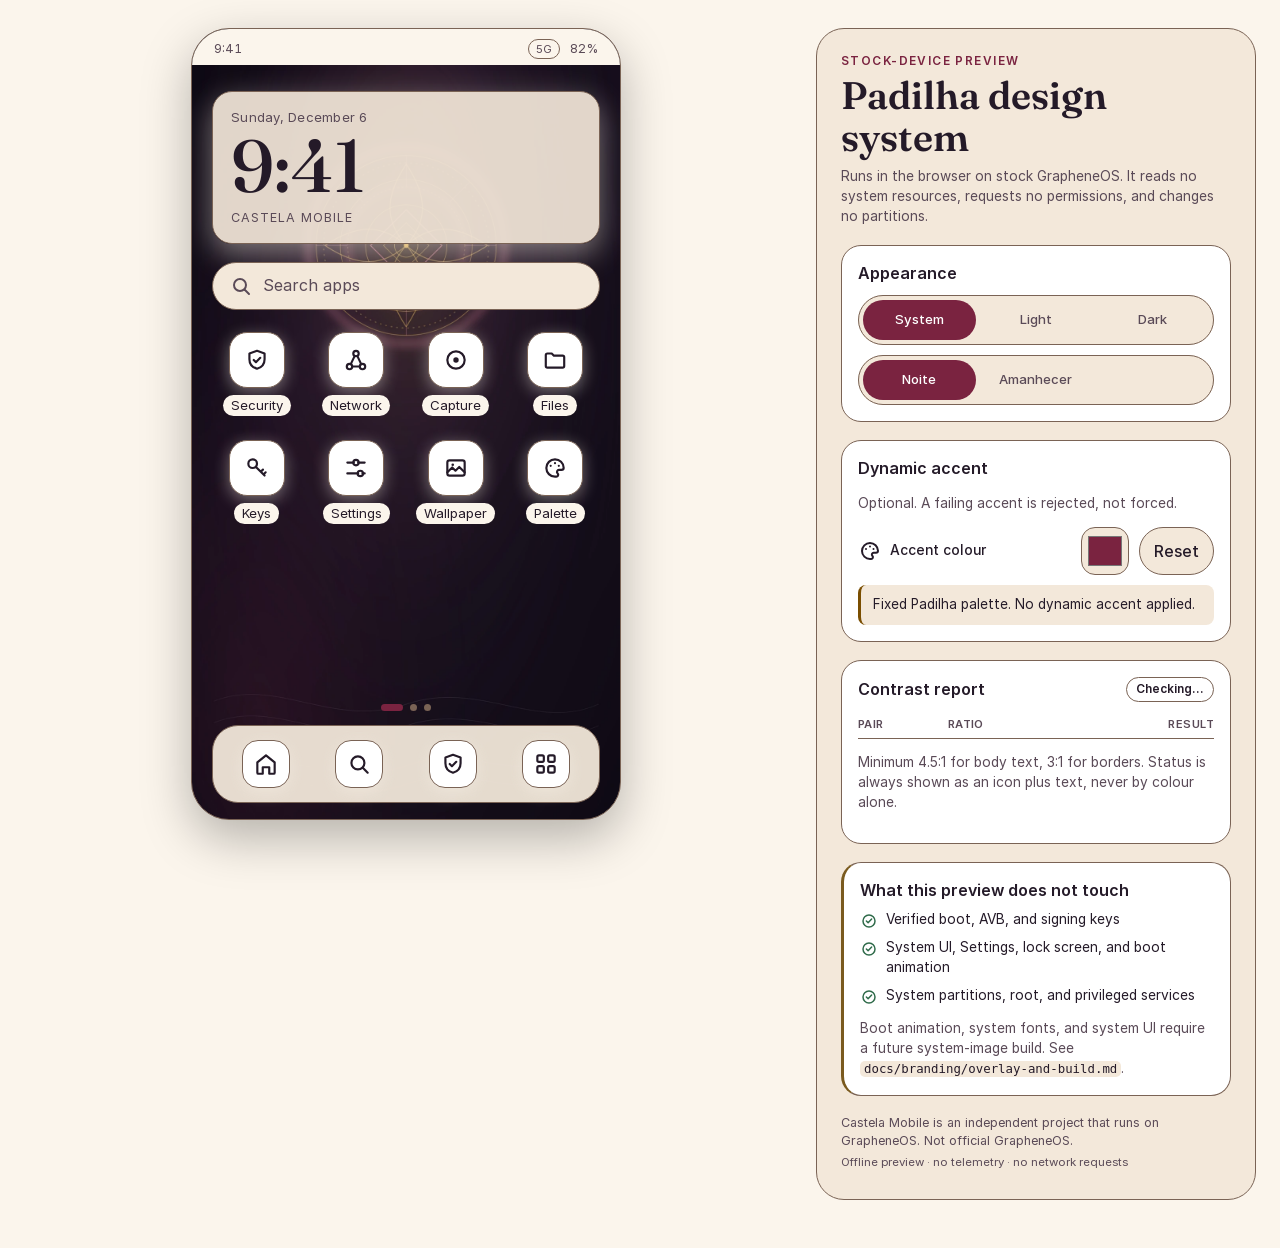
==== preview/index.html @ ed4c88ff "agent: Apply the Padilha design system to the mobile image" ====
<!doctype html>
<html lang="en">
<head>
  <meta charset="utf-8">
  <meta name="viewport" content="width=device-width, initial-scale=1, viewport-fit=cover">
  <meta name="color-scheme" content="light dark">
  <meta name="theme-color" content="#120C17">
  <title>Castela Mobile — Padilha launcher preview</title>
  <meta name="description" content="Offline Padilha design-system preview for stock GrapheneOS. No root, no system-partition changes, no telemetry.">
  <link rel="manifest" href="./manifest.webmanifest">
  <link rel="icon" href="../assets/branding/castela-192.png" sizes="192x192" type="image/png">
  <link rel="stylesheet" href="./styles.css">
</head>
<body class="wallpaper-dark">
  <a class="skip-link" href="#launcher">Skip to launcher preview</a>

  <div class="preview-shell">
    <main id="launcher" class="launcher" aria-label="Castela Mobile launcher preview">
      <div class="status-bar" aria-hidden="true">
        <span>9:41</span>
        <span class="status-cluster">
          <span class="status-pill">5G</span>
          <span class="status-battery">82%</span>
        </span>
      </div>

      <section class="home" aria-label="Home screen">
        <div class="clock-block">
          <p class="date-line" id="preview-date">Friday, 8 November</p>
          <p class="clock" aria-label="9:41">9:41</p>
          <p class="clock-note">Castela Mobile</p>
        </div>

        <button class="search" type="button" aria-label="Search apps">
          <span class="icon icon-search" aria-hidden="true"></span>
          <span>Search apps</span>
        </button>

        <div class="app-grid" aria-label="Applications">
          <button class="app" type="button">
            <span class="app-icon"><span class="icon icon-shield" aria-hidden="true"></span></span>
            <span class="app-label">Security</span>
          </button>
          <button class="app" type="button">
            <span class="app-icon"><span class="icon icon-network" aria-hidden="true"></span></span>
            <span class="app-label">Network</span>
          </button>
          <button class="app" type="button">
            <span class="app-icon"><span class="icon icon-capture" aria-hidden="true"></span></span>
            <span class="app-label">Capture</span>
          </button>
          <button class="app" type="button">
            <span class="app-icon"><span class="icon icon-folder" aria-hidden="true"></span></span>
            <span class="app-label">Files</span>
          </button>
          <button class="app" type="button">
            <span class="app-icon"><span class="icon icon-key" aria-hidden="true"></span></span>
            <span class="app-label">Keys</span>
          </button>
          <button class="app" type="button">
            <span class="app-icon"><span class="icon icon-settings" aria-hidden="true"></span></span>
            <span class="app-label">Settings</span>
          </button>
          <button class="app" type="button">
            <span class="app-icon"><span class="icon icon-wallpaper" aria-hidden="true"></span></span>
            <span class="app-label">Wallpaper</span>
          </button>
          <button class="app" type="button">
            <span class="app-icon"><span class="icon icon-palette" aria-hidden="true"></span></span>
            <span class="app-label">Palette</span>
          </button>
        </div>

        <div class="page-dots" aria-hidden="true">
          <span class="dot is-active"></span>
          <span class="dot"></span>
          <span class="dot"></span>
        </div>

        <nav class="dock" aria-label="Dock">
          <button class="app dock-app" type="button" aria-label="Home">
            <span class="app-icon"><span class="icon icon-home" aria-hidden="true"></span></span>
          </button>
          <button class="app dock-app" type="button" aria-label="Search">
            <span class="app-icon"><span class="icon icon-search" aria-hidden="true"></span></span>
          </button>
          <button class="app dock-app" type="button" aria-label="Security">
            <span class="app-icon"><span class="icon icon-shield" aria-hidden="true"></span></span>
          </button>
          <button class="app dock-app" type="button" aria-label="Apps">
            <span class="app-icon"><span class="icon icon-apps" aria-hidden="true"></span></span>
          </button>
        </nav>
      </section>
    </main>

    <aside class="controls" aria-labelledby="controls-title">
      <header class="controls-header">
        <p class="eyebrow">Stock-device preview</p>
        <h1 id="controls-title">Padilha design system</h1>
        <p class="lede">
          Runs in the browser on stock GrapheneOS. It reads no system resources,
          requests no permissions, and changes no partitions.
        </p>
      </header>

      <section class="control-group" aria-labelledby="appearance-label">
        <h2 id="appearance-label">Appearance</h2>
        <fieldset class="segmented">
          <legend class="sr-only">Theme</legend>
          <label>
            <input type="radio" name="theme" value="system" checked>
            <span>System</span>
          </label>
          <label>
            <input type="radio" name="theme" value="light">
            <span>Light</span>
          </label>
          <label>
            <input type="radio" name="theme" value="dark">
            <span>Dark</span>
          </label>
        </fieldset>

        <fieldset class="segmented">
          <legend class="sr-only">Wallpaper</legend>
          <label>
            <input type="radio" name="wallpaper" value="dark" checked>
            <span>Noite</span>
          </label>
          <label>
            <input type="radio" name="wallpaper" value="light">
            <span>Amanhecer</span>
          </label>
        </fieldset>
      </section>

      <section class="control-group" aria-labelledby="dynamic-label">
        <h2 id="dynamic-label">Dynamic accent</h2>
        <p class="hint">Optional. A failing accent is rejected, not forced.</p>
        <div class="colour-row">
          <label class="colour-picker" for="dynamic-accent">
            <span class="icon icon-palette" aria-hidden="true"></span>
            <span>Accent colour</span>
          </label>
          <input id="dynamic-accent" type="color" value="#7A2340">
          <button id="reset-accent" class="text-button" type="button">Reset</button>
        </div>
        <p id="dynamic-status" class="status-note" role="status" aria-live="polite">
          Fixed Padilha palette. No dynamic accent applied.
        </p>
      </section>

      <section class="control-group" aria-labelledby="contrast-label">
        <div class="section-heading">
          <h2 id="contrast-label">Contrast report</h2>
          <span id="contrast-summary" class="summary-badge">Checking…</span>
        </div>
        <table class="contrast-table">
          <caption class="sr-only">Contrast ratios for the resolved Padilha palette</caption>
          <thead>
            <tr>
              <th scope="col">Pair</th>
              <th scope="col">Ratio</th>
              <th scope="col">Result</th>
            </tr>
          </thead>
          <tbody id="contrast-rows"></tbody>
        </table>
        <p class="hint">
          Minimum 4.5:1 for body text, 3:1 for borders. Status is always shown as
          an icon plus text, never by colour alone.
        </p>
      </section>

      <section class="control-group boundary-note" aria-labelledby="boundary-label">
        <h2 id="boundary-label">What this preview does not touch</h2>
        <ul class="check-list">
          <li><span class="icon icon-check" aria-hidden="true"></span>Verified boot, AVB, and signing keys</li>
          <li><span class="icon icon-check" aria-hidden="true"></span>System UI, Settings, lock screen, and boot animation</li>
          <li><span class="icon icon-check" aria-hidden="true"></span>System partitions, root, and privileged services</li>
        </ul>
        <p class="hint">
          Boot animation, system fonts, and system UI require a future
          system-image build. See <code>docs/branding/overlay-and-build.md</code>.
        </p>
      </section>

      <footer class="preview-footer">
        <p>Castela Mobile is an independent project that runs on GrapheneOS. Not official GrapheneOS.</p>
        <p class="tiny">Offline preview · no telemetry · no network requests</p>
      </footer>
    </aside>
  </div>

  <noscript>
    <p class="noscript">This preview needs JavaScript to switch the Padilha palette. The source tokens remain readable in <code>docs/branding/tokens.json</code>.</p>
  </noscript>

  <script src="./palette-data.js"></script>
  <script type="module" src="./app.js"></script>
</body>
</html>
---- preview/styles.css ----
@font-face {
  font-family: "Fraunces";
  src: url("../assets/fonts/Fraunces-Variable.woff2") format("woff2");
  font-style: normal;
  font-weight: 400 700;
  font-display: swap;
}

@font-face {
  font-family: "Inter";
  src: url("../assets/fonts/Inter-Regular.woff2") format("woff2");
  font-style: normal;
  font-weight: 400;
  font-display: swap;
}

@font-face {
  font-family: "Inter";
  src: url("../assets/fonts/Inter-Medium.woff2") format("woff2");
  font-style: normal;
  font-weight: 500;
  font-display: swap;
}

@font-face {
  font-family: "Inter";
  src: url("../assets/fonts/Inter-SemiBold.woff2") format("woff2");
  font-style: normal;
  font-weight: 600;
  font-display: swap;
}

:root {
  color-scheme: dark;
  --color-background: #120C17;
  --color-surface: #1D1424;
  --color-surface-raised: #2A1D33;
  --color-scrim: #120C17;
  --color-text-primary: #F6EDE3;
  --color-text-secondary: #CDBFCB;
  --color-on-scrim: #F6EDE3;
  --color-accent: #E58AA0;
  --color-accent-strong: #E6B85C;
  --color-on-accent: #241A28;
  --color-on-accent-strong: #241A28;
  --color-border: #8C7594;
  --color-success: #7CC49A;
  --color-warning: #E8B45A;
  --color-danger: #F08A8A;
  --radius: 20px;
  --radius-small: 12px;
  --touch: 48px;
  --font-display: "Fraunces", Georgia, "Times New Roman", serif;
  --font-ui: "Inter", system-ui, -apple-system, "Segoe UI", sans-serif;
  --shadow: 0 18px 50px color-mix(in srgb, #000000 28%, transparent);
  background: var(--color-background);
  color: var(--color-text-primary);
  font-family: var(--font-ui);
  font-size: 16px;
  line-height: 1.45;
}

@media (prefers-color-scheme: light) {
  :root {
    color-scheme: light;
    --color-background: #FBF5EC;
    --color-surface: #F3E8DA;
    --color-surface-raised: #FFFFFF;
    --color-scrim: #FBF5EC;
    --color-text-primary: #241A28;
    --color-text-secondary: #5A4A57;
    --color-on-scrim: #241A28;
    --color-accent: #7A2340;
    --color-accent-strong: #7A5A1E;
    --color-on-accent: #FFFFFF;
    --color-on-accent-strong: #FFFFFF;
    --color-border: #7A6355;
    --color-success: #2F6B4A;
    --color-warning: #7A4E00;
    --color-danger: #9B1C1C;
  }
}

*,
*::before,
*::after {
  box-sizing: border-box;
}

html {
  min-height: 100%;
}

body {
  margin: 0;
  min-height: 100dvh;
  background: var(--color-background);
  color: var(--color-text-primary);
  font-family: var(--font-ui);
  font-size: 1rem;
  line-height: 1.45;
}

button,
input {
  font: inherit;
}

button {
  cursor: pointer;
}

:focus-visible {
  outline: 2px solid var(--color-accent);
  outline-offset: 2px;
}

.sr-only {
  position: absolute;
  width: 1px;
  height: 1px;
  padding: 0;
  margin: -1px;
  overflow: hidden;
  clip: rect(0, 0, 0, 0);
  white-space: nowrap;
  border: 0;
}

.skip-link {
  position: fixed;
  inset-block-start: 12px;
  inset-inline-start: 12px;
  z-index: 20;
  padding: 10px 16px;
  border-radius: var(--radius-small);
  background: var(--color-surface-raised);
  color: var(--color-text-primary);
  border: 1px solid var(--color-border);
  transform: translateY(-200%);
}

.skip-link:focus {
  transform: translateY(0);
}

.preview-shell {
  display: grid;
  grid-template-columns: minmax(0, 1fr) minmax(360px, 440px);
  gap: 28px;
  align-items: start;
  max-width: 1280px;
  margin: 0 auto;
  padding: 28px 24px 48px;
}

.launcher {
  position: relative;
  width: min(100%, 430px);
  height: clamp(700px, 88dvh, 920px);
  margin: 0 auto;
  border: 1px solid var(--color-border);
  border-radius: 38px;
  overflow: hidden;
  box-shadow: var(--shadow);
  background-color: var(--color-background);
  background-position: center;
  background-size: cover;
  color: var(--color-text-primary);
}

.wallpaper-dark .launcher {
  background-image: url("../assets/wallpapers/padilha-dark-1080x2424.webp");
}

.wallpaper-light .launcher {
  background-image: url("../assets/wallpapers/padilha-light-1080x2424.webp");
}

.status-bar {
  position: relative;
  z-index: 2;
  display: flex;
  justify-content: space-between;
  align-items: center;
  min-height: 36px;
  padding: 8px 22px 4px;
  background: var(--color-background);
  color: var(--color-text-secondary);
  font-size: 0.78rem;
  font-variant-numeric: tabular-nums;
}

.status-cluster {
  display: inline-flex;
  gap: 10px;
  align-items: center;
}

.status-pill {
  padding: 1px 7px;
  border: 1px solid var(--color-border);
  border-radius: 999px;
  color: var(--color-text-secondary);
  font-size: 0.7rem;
}

.home {
  position: relative;
  z-index: 1;
  display: flex;
  flex-direction: column;
  height: calc(100% - 36px);
  padding: 18px 20px 16px;
  overflow-y: auto;
  scrollbar-width: thin;
}

.clock-block {
  margin: 8px 0 18px;
  padding: 16px 18px;
  border: 1px solid var(--color-border);
  border-radius: var(--radius);
  background: color-mix(in srgb, var(--color-surface) 92%, transparent);
  box-shadow: 0 10px 30px color-mix(in srgb, var(--color-background) 45%, transparent);
}

.date-line {
  margin: 0 0 2px;
  color: var(--color-text-secondary);
  font-size: 0.82rem;
  letter-spacing: 0.02em;
}

.clock {
  margin: 0;
  color: var(--color-text-primary);
  font-family: var(--font-display);
  font-size: clamp(3.2rem, 7vw, 4.6rem);
  font-weight: 500;
  font-variation-settings: "wght" 500, "opsz" 72;
  line-height: 1;
  font-variant-numeric: tabular-nums;
}

.clock-note {
  margin: 6px 0 0;
  color: var(--color-text-secondary);
  font-size: 0.78rem;
  letter-spacing: 0.08em;
  text-transform: uppercase;
}

.search {
  display: flex;
  align-items: center;
  gap: 10px;
  width: 100%;
  min-height: var(--touch);
  margin-bottom: 18px;
  padding: 0 16px;
  border: 1px solid var(--color-border);
  border-radius: 999px;
  background: var(--color-surface);
  color: var(--color-text-secondary);
  text-align: start;
}

.app-grid {
  display: grid;
  grid-template-columns: repeat(4, minmax(0, 1fr));
  gap: 16px 10px;
  margin-bottom: 16px;
}

.app {
  display: flex;
  flex-direction: column;
  align-items: center;
  gap: 7px;
  min-width: 0;
  padding: 4px 2px;
  border: 0;
  background: transparent;
  color: var(--color-text-primary);
}

.app-icon {
  display: grid;
  place-items: center;
  width: 56px;
  height: 56px;
  border: 1px solid var(--color-border);
  border-radius: 18px;
  background: var(--color-surface-raised);
  color: var(--color-text-primary);
  box-shadow: 0 4px 16px color-mix(in srgb, var(--color-background) 40%, transparent);
}

.icon {
  position: relative;
  display: inline-block;
  flex: 0 0 auto;
  width: 24px;
  height: 24px;
  background: transparent;
}

.icon::before {
  content: "";
  position: absolute;
  inset: 0;
  background-color: currentColor;
  -webkit-mask: var(--icon) center / contain no-repeat;
  mask: var(--icon) center / contain no-repeat;
}

.app-icon .icon {
  width: 26px;
  height: 26px;
}

.icon-home { --icon: url("../assets/icons/ic_home.svg"); }
.icon-search { --icon: url("../assets/icons/ic_search.svg"); }
.icon-apps { --icon: url("../assets/icons/ic_apps.svg"); }
.icon-folder { --icon: url("../assets/icons/ic_folder.svg"); }
.icon-shield { --icon: url("../assets/icons/ic_shield.svg"); }
.icon-network { --icon: url("../assets/icons/ic_network.svg"); }
.icon-settings { --icon: url("../assets/icons/ic_settings.svg"); }
.icon-capture { --icon: url("../assets/icons/ic_capture.svg"); }
.icon-key { --icon: url("../assets/icons/ic_key.svg"); }
.icon-lock { --icon: url("../assets/icons/ic_lock.svg"); }
.icon-moon { --icon: url("../assets/icons/ic_moon.svg"); }
.icon-sun { --icon: url("../assets/icons/ic_sun.svg"); }
.icon-check { --icon: url("../assets/icons/ic_check.svg"); }
.icon-warning { --icon: url("../assets/icons/ic_warning.svg"); }
.icon-close { --icon: url("../assets/icons/ic_close.svg"); }
.icon-chevron { --icon: url("../assets/icons/ic_chevron.svg"); }
.icon-wallpaper { --icon: url("../assets/icons/ic_wallpaper.svg"); }
.icon-palette { --icon: url("../assets/icons/ic_palette.svg"); }

.app-label {
  max-width: 100%;
  padding: 2px 8px;
  border-radius: 999px;
  background: var(--color-scrim);
  color: var(--color-on-scrim);
  font-size: clamp(0.75rem, 0.75rem + 0.1vw, 0.82rem);
  line-height: 1.3;
  overflow: hidden;
  text-overflow: ellipsis;
  white-space: nowrap;
}

.page-dots {
  display: flex;
  justify-content: center;
  gap: 7px;
  margin: auto 0 14px;
  padding-top: 10px;
}

.dot {
  width: 7px;
  height: 7px;
  border-radius: 50%;
  background: var(--color-border);
}

.dot.is-active {
  width: 22px;
  border-radius: 999px;
  background: var(--color-accent);
}

.dock {
  display: grid;
  grid-template-columns: repeat(4, 1fr);
  gap: 8px;
  padding: 10px;
  border: 1px solid var(--color-border);
  border-radius: 26px;
  background: color-mix(in srgb, var(--color-surface) 94%, transparent);
}

.dock-app {
  min-height: var(--touch);
  justify-content: center;
}

.dock-app .app-icon {
  width: 48px;
  height: 48px;
  border-radius: 16px;
}

.controls {
  display: flex;
  flex-direction: column;
  gap: 18px;
  padding: 24px;
  border: 1px solid var(--color-border);
  border-radius: 28px;
  background: var(--color-surface);
  color: var(--color-text-primary);
}

.controls-header h1 {
  margin: 4px 0 8px;
  font-family: var(--font-display);
  font-size: clamp(1.8rem, 4vw, 2.4rem);
  font-weight: 600;
  line-height: 1.1;
}

.eyebrow {
  margin: 0;
  color: var(--color-accent);
  font-size: 0.74rem;
  font-weight: 600;
  letter-spacing: 0.12em;
  text-transform: uppercase;
}

.lede,
.hint,
.tiny {
  color: var(--color-text-secondary);
  font-size: 0.86rem;
}

.lede {
  margin: 0;
}

.control-group {
  padding: 16px;
  border: 1px solid var(--color-border);
  border-radius: var(--radius);
  background: var(--color-surface-raised);
}

.control-group h2 {
  margin: 0 0 10px;
  font-size: 1rem;
  font-weight: 600;
}

.segmented {
  display: grid;
  grid-template-columns: repeat(3, 1fr);
  gap: 4px;
  margin: 0 0 10px;
  padding: 4px;
  border: 1px solid var(--color-border);
  border-radius: 999px;
  background: var(--color-surface);
}

.segmented:last-child {
  margin-bottom: 0;
}

.segmented label {
  display: block;
  min-width: 0;
}

.segmented input {
  position: absolute;
  opacity: 0;
  pointer-events: none;
}

.segmented span {
  display: grid;
  place-items: center;
  min-height: 40px;
  padding: 4px 8px;
  border-radius: 999px;
  color: var(--color-text-secondary);
  font-size: 0.82rem;
  font-weight: 500;
  text-align: center;
}

.segmented input:checked + span {
  background: var(--color-accent);
  color: var(--color-on-accent);
}

.segmented input:focus-visible + span {
  outline: 2px solid var(--color-accent);
  outline-offset: 2px;
}

.colour-row {
  display: flex;
  align-items: center;
  gap: 10px;
  flex-wrap: wrap;
}

.colour-picker {
  display: inline-flex;
  align-items: center;
  gap: 8px;
  flex: 1 1 140px;
  min-height: var(--touch);
  font-size: 0.86rem;
  font-weight: 500;
}

input[type="color"] {
  width: var(--touch);
  height: var(--touch);
  padding: 4px;
  border: 1px solid var(--color-border);
  border-radius: 14px;
  background: var(--color-surface);
  color: var(--color-text-primary);
}

.text-button {
  min-height: var(--touch);
  padding: 0 14px;
  border: 1px solid var(--color-border);
  border-radius: 999px;
  background: var(--color-surface);
  color: var(--color-text-primary);
  font-weight: 500;
}

.status-note {
  margin: 10px 0 0;
  padding: 10px 12px;
  border-inline-start: 3px solid var(--color-warning);
  border-radius: 8px;
  background: var(--color-surface);
  color: var(--color-text-primary);
  font-size: 0.84rem;
}

.status-note.is-accepted {
  border-inline-start-color: var(--color-success);
}

.status-note.is-rejected {
  border-inline-start-color: var(--color-danger);
}

.section-heading {
  display: flex;
  justify-content: space-between;
  align-items: center;
  gap: 10px;
  margin-bottom: 8px;
}

.section-heading h2 {
  margin: 0;
}

.summary-badge {
  padding: 3px 9px;
  border: 1px solid var(--color-border);
  border-radius: 999px;
  color: var(--color-text-primary);
  font-size: 0.74rem;
  font-weight: 600;
  white-space: nowrap;
}

.contrast-table {
  width: 100%;
  border-collapse: collapse;
  font-size: 0.78rem;
  font-variant-numeric: tabular-nums;
}

.contrast-table caption {
  text-align: start;
}

.contrast-table th,
.contrast-table td {
  padding: 6px 4px;
  border-bottom: 1px solid var(--color-border);
  text-align: start;
  vertical-align: top;
}

.contrast-table thead th {
  color: var(--color-text-secondary);
  font-size: 0.7rem;
  font-weight: 600;
  letter-spacing: 0.04em;
  text-transform: uppercase;
}

.contrast-table tbody tr:last-child td {
  border-bottom: 0;
}

.contrast-table th:first-child,
.contrast-table td:first-child {
  padding-inline-start: 0;
}

.contrast-table th:last-child,
.contrast-table td:last-child {
  padding-inline-end: 0;
  text-align: end;
}

.status {
  display: inline-flex;
  align-items: center;
  gap: 4px;
  font-weight: 600;
  white-space: nowrap;
}

.status .icon {
  width: 15px;
  height: 15px;
}

.status-pass {
  color: var(--color-success);
}

.status-fail {
  color: var(--color-danger);
}

.check-list {
  display: grid;
  gap: 8px;
  margin: 0;
  padding: 0;
  list-style: none;
  font-size: 0.86rem;
}

.check-list li {
  display: flex;
  align-items: flex-start;
  gap: 8px;
}

.check-list .icon {
  width: 18px;
  height: 18px;
  margin-top: 2px;
  color: var(--color-success);
}

.boundary-note {
  border-inline-start: 3px solid var(--color-accent-strong);
}

.boundary-note h2 {
  margin-bottom: 8px;
}

.boundary-note .hint {
  margin-bottom: 0;
}

.preview-footer {
  color: var(--color-text-secondary);
  font-size: 0.78rem;
}

.preview-footer p {
  margin: 0 0 4px;
}

.tiny {
  font-size: 0.72rem;
}

code {
  padding: 1px 4px;
  border-radius: 5px;
  background: var(--color-surface);
  color: var(--color-text-primary);
  font-family: ui-monospace, "Cascadia Mono", "DejaVu Sans Mono", monospace;
  font-size: 0.9em;
  overflow-wrap: anywhere;
}

.noscript {
  margin: 24px;
  padding: 16px;
  border: 1px solid var(--color-danger);
  border-radius: var(--radius-small);
  background: var(--color-surface);
  color: var(--color-text-primary);
}

@media (max-width: 1100px) {
  .preview-shell {
    grid-template-columns: minmax(0, 1fr);
    max-width: 760px;
  }

  .controls {
    width: 100%;
  }
}

@media (max-width: 520px) {
  .preview-shell {
    gap: 16px;
    padding: 12px 10px 28px;
  }

  .launcher {
    width: 100%;
    height: clamp(640px, 90dvh, 820px);
    border-radius: 28px;
  }

  .home {
    padding: 14px 14px 12px;
  }

  .app-grid {
    gap: 14px 6px;
  }

  .app-icon {
    width: 52px;
    height: 52px;
  }

  .controls {
    padding: 16px;
    border-radius: 22px;
  }

  .control-group {
    padding: 12px;
  }

  .contrast-table {
    font-size: 0.74rem;
  }
}

@media (prefers-reduced-motion: reduce) {
  *,
  *::before,
  *::after {
    animation-duration: 0.01ms !important;
    animation-iteration-count: 1 !important;
    scroll-behavior: auto !important;
    transition-duration: 0.01ms !important;
  }
}
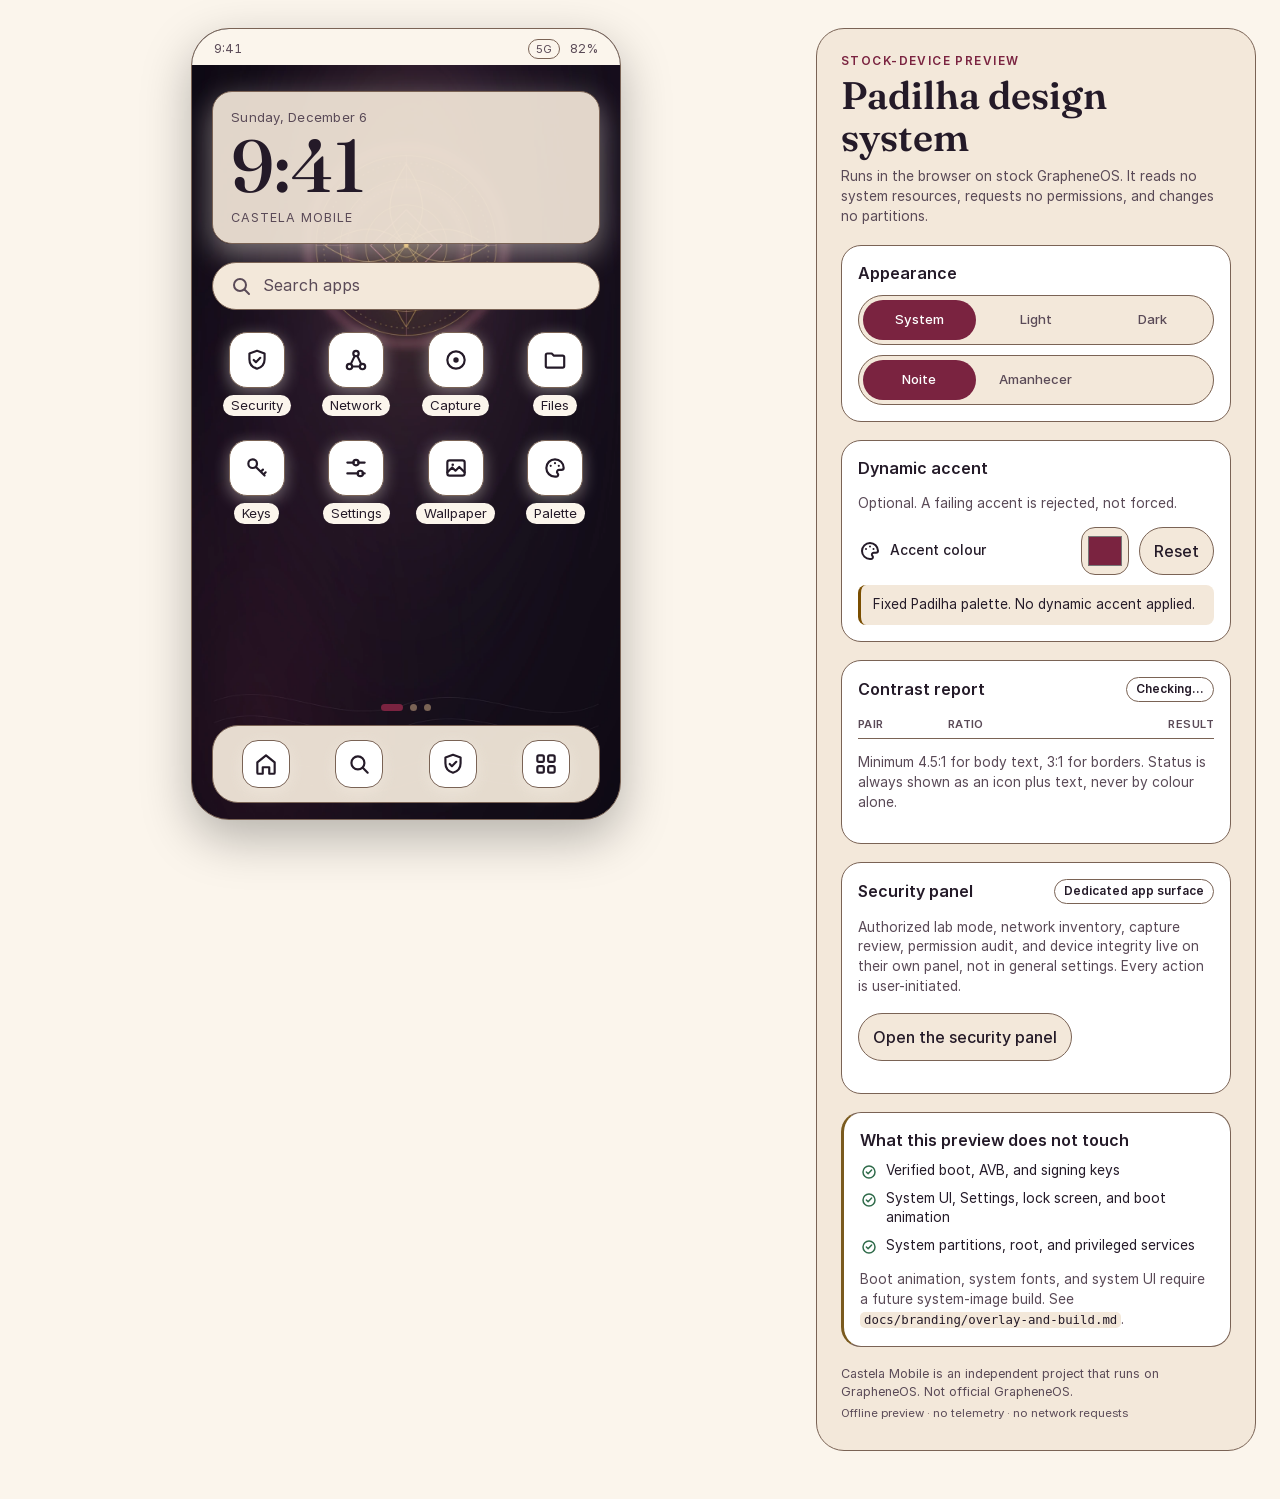
==== commit 92d9d67c: "agent: Add the mobile security panel" ====
--- a/preview/index.html
+++ b/preview/index.html
@@ -37,10 +37,10 @@
         </button>
 
         <div class="app-grid" aria-label="Applications">
-          <button class="app" type="button">
+          <a class="app" href="./security/" aria-label="Open the dedicated security panel">
             <span class="app-icon"><span class="icon icon-shield" aria-hidden="true"></span></span>
             <span class="app-label">Security</span>
-          </button>
+          </a>
           <button class="app" type="button">
             <span class="app-icon"><span class="icon icon-network" aria-hidden="true"></span></span>
             <span class="app-label">Network</span>
@@ -84,9 +84,9 @@
           <button class="app dock-app" type="button" aria-label="Search">
             <span class="app-icon"><span class="icon icon-search" aria-hidden="true"></span></span>
           </button>
-          <button class="app dock-app" type="button" aria-label="Security">
+          <a class="app dock-app" href="./security/" aria-label="Open the dedicated security panel">
             <span class="app-icon"><span class="icon icon-shield" aria-hidden="true"></span></span>
-          </button>
+          </a>
           <button class="app dock-app" type="button" aria-label="Apps">
             <span class="app-icon"><span class="icon icon-apps" aria-hidden="true"></span></span>
           </button>
@@ -173,6 +173,19 @@
         </p>
       </section>
 
+      <section class="control-group" aria-labelledby="security-panel-label">
+        <div class="section-heading">
+          <h2 id="security-panel-label">Security panel</h2>
+          <span class="summary-badge">Dedicated app surface</span>
+        </div>
+        <p class="hint">
+          Authorized lab mode, network inventory, capture review, permission
+          audit, and device integrity live on their own panel, not in general
+          settings. Every action is user-initiated.
+        </p>
+        <p><a class="text-button" href="./security/">Open the security panel</a></p>
+      </section>
+
       <section class="control-group boundary-note" aria-labelledby="boundary-label">
         <h2 id="boundary-label">What this preview does not touch</h2>
         <ul class="check-list">
--- a/preview/styles.css
+++ b/preview/styles.css
@@ -283,6 +283,7 @@
   border: 0;
   background: transparent;
   color: var(--color-text-primary);
+  text-decoration: none;
 }
 
 .app-icon {
@@ -522,6 +523,8 @@
 }
 
 .text-button {
+  display: inline-grid;
+  place-items: center;
   min-height: var(--touch);
   padding: 0 14px;
   border: 1px solid var(--color-border);
@@ -529,6 +532,7 @@
   background: var(--color-surface);
   color: var(--color-text-primary);
   font-weight: 500;
+  text-decoration: none;
 }
 
 .status-note {
